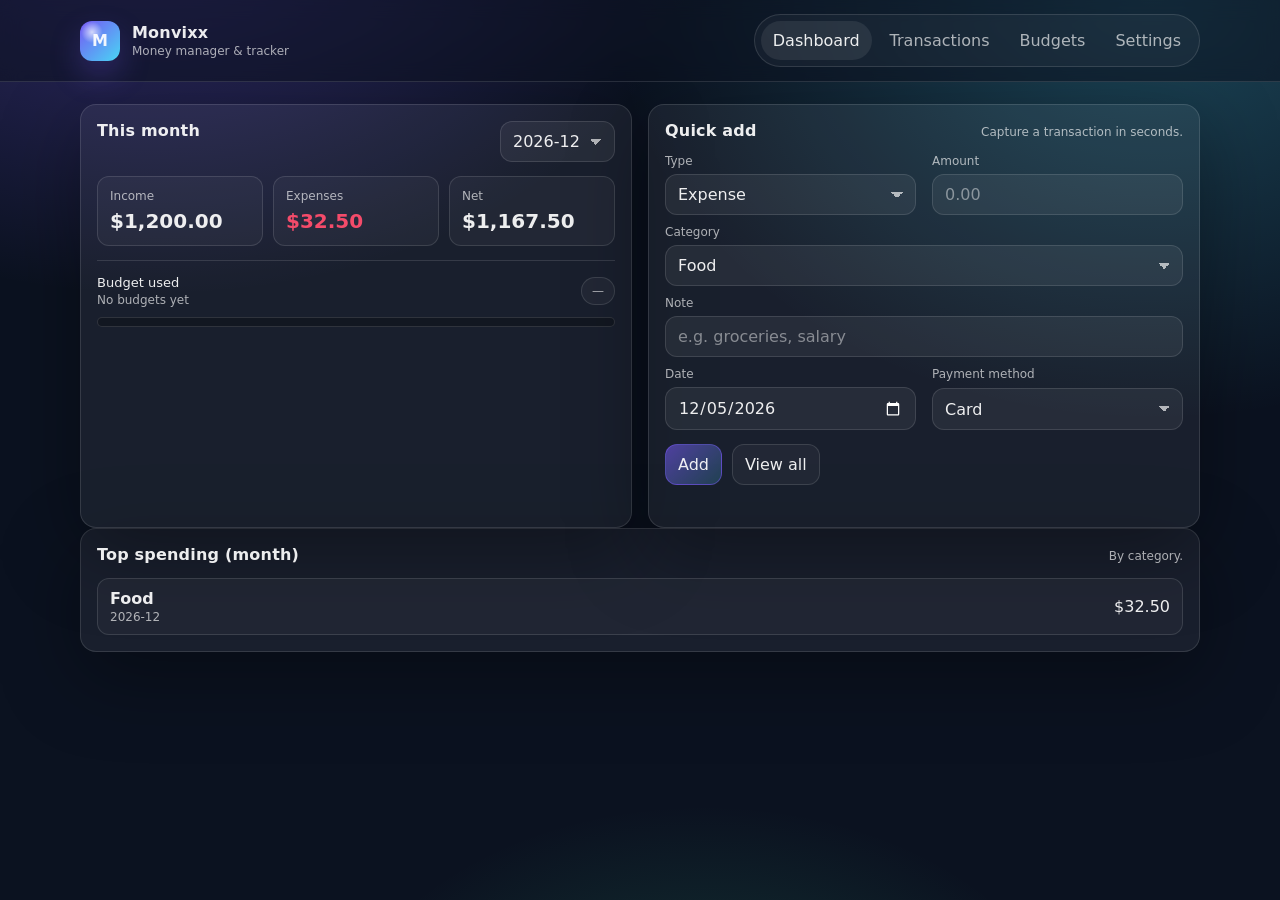
==== index.html @ efddea50 "Monvixx - Fix settings page layout - Version 0.4KS" ====
<!doctype html>
<html lang="en">
  <head>
    <meta charset="utf-8" />
    <meta name="viewport" content="width=device-width, initial-scale=1" />
    <title>Monvixx — Money Manager</title>
    <meta name="description" content="Monvixx: a simple money manager and tracker." />
    <link rel="stylesheet" href="CSS/styles.css" />
  </head>
  <body>
    <a class="skip-link" href="#main">Skip to content</a>

    <header class="topbar">
      <div class="container topbar__inner">
        <div class="brand">
          <div class="brand__logo" aria-hidden="true">M</div>
          <div class="brand__text">
            <div class="brand__name">Monvixx</div>
            <div class="brand__tag">Money manager & tracker</div>
          </div>
        </div>

        <nav class="tabs" aria-label="Primary">
          <button class="tab" data-route="dashboard" aria-current="page">Dashboard</button>
          <button class="tab" data-route="transactions">Transactions</button>
          <button class="tab" data-route="budgets">Budgets</button>
          <button class="tab" data-route="settings">Settings</button>
        </nav>
      </div>
    </header>

    <main id="main" class="container main">
      <section class="route" data-view="dashboard">
        <div class="grid grid--2">
          <section class="card">
            <header class="card__header">
              <h2 class="card__title">This month</h2>
              <div class="card__actions">
                <label class="select">
                  <span class="sr-only">Month</span>
                  <select id="monthSelect"></select>
                </label>
              </div>
            </header>
            <div class="stats">
              <div class="stat">
                <div class="stat__label">Income</div>
                <div class="stat__value" id="statIncome">$0</div>
              </div>
              <div class="stat">
                <div class="stat__label">Expenses</div>
                <div class="stat__value stat__value--danger" id="statExpenses">$0</div>
              </div>
              <div class="stat">
                <div class="stat__label">Net</div>
                <div class="stat__value" id="statNet">$0</div>
              </div>
            </div>
            <div class="divider"></div>
            <div class="progress">
              <div class="progress__row">
                <div>
                  <div class="progress__label">Budget used</div>
                  <div class="progress__meta" id="budgetMeta">No budgets yet</div>
                </div>
                <div class="pill" id="budgetPill">—</div>
              </div>
              <div class="bar" role="progressbar" aria-valuemin="0" aria-valuemax="100" aria-valuenow="0" aria-label="Budget usage">
                <div class="bar__fill" id="budgetBar" style="width: 0%"></div>
              </div>
            </div>
          </section>

          <section class="card">
            <header class="card__header">
              <h2 class="card__title">Quick add</h2>
              <div class="card__subtitle">Capture a transaction in seconds.</div>
            </header>

            <form id="quickAddForm" class="form">
              <div class="grid grid--2">
                <label class="field">
                  <span class="field__label">Type</span>
                  <select name="type" required>
                    <option value="expense" selected>Expense</option>
                    <option value="income">Income</option>
                  </select>
                </label>
                <label class="field">
                  <span class="field__label">Amount</span>
                  <input name="amount" inputmode="decimal" placeholder="0.00" required />
                </label>
              </div>

              <label class="field">
                <span class="field__label">Category</span>
                <select name="category" id="quickAddCategory"></select>
              </label>

              <label class="field">
                <span class="field__label">Note</span>
                <input name="note" maxlength="120" placeholder="e.g. groceries, salary" />
              </label>

              <div class="grid grid--2">
                <label class="field">
                  <span class="field__label">Date</span>
                  <input name="date" type="date" required />
                </label>
                <label class="field">
                  <span class="field__label">Payment method</span>
                  <select name="method">
                    <option value="cash">Cash</option>
                    <option value="card" selected>Card</option>
                    <option value="transfer">Transfer</option>
                    <option value="other">Other</option>
                  </select>
                </label>
              </div>

              <div class="actions">
                <button type="submit" class="btn btn--primary">Add</button>
                <button type="button" class="btn" id="quickAddToTransactions">View all</button>
              </div>
              <p class="hint" id="quickAddHint" role="status" aria-live="polite"></p>
            </form>
          </section>
        </div>

        <section class="card">
          <header class="card__header">
            <h2 class="card__title">Top spending (month)</h2>
            <div class="card__subtitle">By category.</div>
          </header>
          <div id="topSpending" class="list list--striped"></div>
          <p class="empty" id="topSpendingEmpty">No expenses in this month yet.</p>
        </section>
      </section>

      <section class="route" data-view="transactions" hidden>
        <section class="card">
          <header class="card__header">
            <h2 class="card__title">Transactions</h2>
            <div class="card__subtitle">Search, filter, edit, delete.</div>
          </header>

          <div class="filters">
            <label class="field field--inline">
              <span class="field__label">Search</span>
              <input id="txSearch" placeholder="note, category…" />
            </label>
            <label class="field field--inline">
              <span class="field__label">Type</span>
              <select id="txType">
                <option value="all" selected>All</option>
                <option value="expense">Expense</option>
                <option value="income">Income</option>
              </select>
            </label>
            <label class="field field--inline">
              <span class="field__label">Category</span>
              <select id="txCategory"></select>
            </label>
            <label class="field field--inline">
              <span class="field__label">Month</span>
              <select id="txMonth"></select>
            </label>
            <button class="btn btn--ghost" id="txClearFilters" type="button">Clear</button>
            <div class="spacer"></div>
            <button class="btn btn--primary" id="txNew" type="button">New transaction</button>
          </div>

          <div class="tablewrap">
            <table class="table" aria-label="Transactions table">
              <thead>
                <tr>
                  <th>Date</th>
                  <th>Type</th>
                  <th>Category</th>
                  <th>Note</th>
                  <th class="num">Amount</th>
                  <th></th>
                </tr>
              </thead>
              <tbody id="txTableBody"></tbody>
            </table>
          </div>
          <p class="empty" id="txEmpty">No transactions match your filters.</p>
        </section>
      </section>

      <section class="route" data-view="budgets" hidden>
        <section class="card">
          <header class="card__header">
            <h2 class="card__title">Budgets</h2>
            <div class="card__subtitle">Set monthly limits per category (expenses only).</div>
          </header>

          <form id="budgetForm" class="form form--row">
            <label class="field">
              <span class="field__label">Category</span>
              <select id="budgetCategory" required></select>
            </label>
            <label class="field">
              <span class="field__label">Monthly limit</span>
              <input id="budgetAmount" inputmode="decimal" placeholder="0.00" required />
            </label>
            <button class="btn btn--primary" type="submit">Save budget</button>
            <p class="hint" id="budgetHint" role="status" aria-live="polite"></p>
          </form>

          <div class="divider"></div>
          <div id="budgetList" class="list"></div>
          <p class="empty" id="budgetEmpty">No budgets yet. Add one above.</p>
        </section>
      </section>

      <section class="route" data-view="settings" hidden>
        <section class="card">
          <header class="card__header">
            <h2 class="card__title">Settings</h2>
            <div class="card__subtitle">Data, currency, and backup.</div>
          </header>

          <div class="settings-layout">
            <div class="settings-col">
              <section class="panel">
                <h3 class="panel__title">Preferences</h3>
                <label class="field">
                  <span class="field__label">Currency</span>
                  <select id="currency">
                    <option value="USD" selected>USD ($)</option>
                    <option value="EUR">EUR (€)</option>
                    <option value="GBP">GBP (£)</option>
                    <option value="IDR">IDR (Rp)</option>
                    <option value="JPY">JPY (¥)</option>
                  </select>
                </label>
                <label class="field">
                  <span class="field__label">Start of week</span>
                  <select id="weekStart">
                    <option value="1" selected>Monday</option>
                    <option value="0">Sunday</option>
                  </select>
                </label>
                <div class="actions">
                  <button class="btn" id="savePrefs" type="button">Save</button>
                  <p class="hint" id="prefsHint" role="status" aria-live="polite"></p>
                </div>
              </section>

              <section class="panel">
                <h3 class="panel__title">Backup</h3>
                <div class="actions">
                  <button class="btn btn--primary" id="exportJson" type="button">Export JSON</button>
                  <label class="btn btn--ghost filebtn">
                    Import JSON
                    <input id="importJson" type="file" accept="application/json" />
                  </label>
                </div>
                <p class="hint">Export is a full backup. Import will merge by ID.</p>
              </section>
            </div>

            <div class="settings-col">
              <section class="panel">
                <h3 class="panel__title">Categories</h3>
                <form id="categoryForm" class="form form--row">
                  <label class="field">
                    <span class="field__label">New category</span>
                    <input id="categoryName" maxlength="24" placeholder="e.g. Coffee" required />
                  </label>
                  <button class="btn btn--primary" type="submit">Add</button>
                  <p class="hint" id="categoryHint" role="status" aria-live="polite"></p>
                </form>
                <div class="divider"></div>
                <div id="categoryList" class="list"></div>
                <p class="empty" id="categoryEmpty">No categories. Add one above.</p>
                <p class="hint">Deleting a category moves its transactions/budgets to “Other”.</p>
              </section>
            </div>
          </div>

          <div class="divider"></div>
          <section class="danger">
            <h3 class="danger__title">Danger zone</h3>
            <p class="danger__text">This permanently deletes all your local Monvixx data on this browser.</p>
            <button class="btn btn--danger" id="wipeAll" type="button">Wipe all data</button>
            <p class="hint" id="wipeHint" role="status" aria-live="polite"></p>
          </section>
        </section>
      </section>
    </main>

    <dialog id="txDialog" class="dialog">
      <form method="dialog" class="dialog__card" id="txDialogForm">
        <header class="dialog__header">
          <h2 class="dialog__title" id="txDialogTitle">New transaction</h2>
          <button class="iconbtn" value="cancel" aria-label="Close dialog" type="submit">✕</button>
        </header>

        <div class="dialog__body">
          <input type="hidden" name="id" />
          <div class="grid grid--2">
            <label class="field">
              <span class="field__label">Type</span>
              <select name="type" required>
                <option value="expense" selected>Expense</option>
                <option value="income">Income</option>
              </select>
            </label>
            <label class="field">
              <span class="field__label">Amount</span>
              <input name="amount" inputmode="decimal" placeholder="0.00" required />
            </label>
          </div>

          <label class="field">
            <span class="field__label">Category</span>
            <select name="category" id="txDialogCategory" required></select>
          </label>

          <label class="field">
            <span class="field__label">Note</span>
            <input name="note" maxlength="120" placeholder="Optional" />
          </label>

          <div class="grid grid--2">
            <label class="field">
              <span class="field__label">Date</span>
              <input name="date" type="date" required />
            </label>
            <label class="field">
              <span class="field__label">Payment method</span>
              <select name="method">
                <option value="cash">Cash</option>
                <option value="card" selected>Card</option>
                <option value="transfer">Transfer</option>
                <option value="other">Other</option>
              </select>
            </label>
          </div>
        </div>

        <footer class="dialog__footer">
          <button class="btn" value="cancel" type="submit">Cancel</button>
          <button class="btn btn--primary" id="txDialogSave" value="default" type="submit">Save</button>
          <p class="hint" id="txDialogHint" role="status" aria-live="polite"></p>
        </footer>
      </form>
    </dialog>

    <script src="./app.js"></script>
  </body>
</html>
---- CSS/styles.css ----
/* Monvixx — plain HTML/CSS (no framework) */

:root{
  --bg: #0b1220;
  --panel: rgba(255,255,255,.06);
  --panel2: rgba(255,255,255,.08);
  --text: rgba(255,255,255,.92);
  --muted: rgba(255,255,255,.65);
  --border: rgba(255,255,255,.12);
  --shadow: 0 24px 80px rgba(0,0,0,.35);

  --primary: #7c5cff;
  --primary2: #4de1ff;
  --danger: #ff4d6d;
  --good: #45f0a6;
  --warn: #ffcc66;

  --radius: 16px;
  --radius2: 12px;
  --container: 1120px;
  --font: ui-sans-serif, system-ui, -apple-system, Segoe UI, Roboto, Arial, "Apple Color Emoji", "Segoe UI Emoji";
}

*{ box-sizing:border-box; }
html,body{ height:100%; }
body{
  margin:0;
  font-family: var(--font);
  color: var(--text);
  background:
    radial-gradient(1000px 700px at 12% -10%, rgba(124,92,255,.35), transparent 55%),
    radial-gradient(900px 700px at 90% 0%, rgba(77,225,255,.25), transparent 60%),
    radial-gradient(700px 500px at 55% 120%, rgba(69,240,166,.18), transparent 55%),
    var(--bg);
}

a{ color: inherit; }
button, input, select{ font: inherit; color: inherit; }
select, input{
  background: rgba(255,255,255,.06);
  border: 1px solid var(--border);
  border-radius: 12px;
  padding: 10px 12px;
  outline: none;
}
/* Improve native control theming on Windows (dropdowns, date picker, etc.) */
input, select, button{ color-scheme: dark; }
select{
  -webkit-appearance: none;
  appearance: none;
  padding-right: 34px;
  background-image:
    linear-gradient(45deg, transparent 50%, rgba(255,255,255,.65) 50%),
    linear-gradient(135deg, rgba(255,255,255,.65) 50%, transparent 50%),
    linear-gradient(to right, transparent, transparent);
  background-position:
    calc(100% - 18px) 50%,
    calc(100% - 12px) 50%,
    100% 0;
  background-size: 6px 6px, 6px 6px, 2.6em 2.6em;
  background-repeat: no-repeat;
}
select::-ms-expand{ display:none; }
select option{
  background: #0f172a;
  color: rgba(255,255,255,.92);
}
input::placeholder{ color: rgba(255,255,255,.45); }
select:focus, input:focus{ border-color: rgba(124,92,255,.55); box-shadow: 0 0 0 4px rgba(124,92,255,.12); }
select:focus-visible, input:focus-visible, button:focus-visible{
  outline: 2px solid rgba(124,92,255,.55);
  outline-offset: 2px;
}

.sr-only{
  position:absolute;
  width:1px; height:1px;
  padding:0; margin:-1px;
  overflow:hidden; clip:rect(0,0,0,0);
  white-space:nowrap; border:0;
}
.skip-link{
  position:absolute;
  left:12px; top:12px;
  padding:10px 12px;
  border-radius: 12px;
  background: rgba(0,0,0,.6);
  border: 1px solid var(--border);
  transform: translateY(-140%);
  transition: transform .15s ease;
  z-index: 10;
}
.skip-link:focus{ transform: translateY(0); }

.container{
  max-width: var(--container);
  margin: 0 auto;
  padding: 0 18px;
}

.topbar{
  position: sticky;
  top: 0;
  z-index: 5;
  backdrop-filter: blur(10px);
  background: rgba(11,18,32,.55);
  border-bottom: 1px solid var(--border);
}
.topbar__inner{
  display:flex;
  align-items:center;
  justify-content: space-between;
  gap: 16px;
  padding: 14px 0;
}
.brand{ display:flex; align-items:center; gap: 12px; }
.brand__logo{
  width: 40px; height: 40px;
  border-radius: 12px;
  background:
    radial-gradient(18px 18px at 30% 28%, rgba(255,255,255,.7), transparent 60%),
    linear-gradient(135deg, rgba(124,92,255,.95), rgba(77,225,255,.95));
  box-shadow: 0 14px 30px rgba(124,92,255,.25);
  display:flex;
  align-items:center;
  justify-content:center;
  font-weight: 800;
}
.brand__name{ font-weight: 750; letter-spacing: .2px; }
.brand__tag{ color: var(--muted); font-size: 12px; margin-top: 2px; }

.tabs{
  display:flex;
  gap: 6px;
  padding: 6px;
  border: 1px solid var(--border);
  border-radius: 999px;
  background: rgba(255,255,255,.04);
}
.tab{
  border: none;
  background: transparent;
  padding: 10px 12px;
  border-radius: 999px;
  cursor: pointer;
  color: var(--muted);
}
.tab[aria-current="page"]{
  background: rgba(255,255,255,.08);
  color: var(--text);
}
.tab:hover{ color: var(--text); }

.main{ padding: 22px 0 56px; }

.grid{ display:grid; gap: 16px; }
.grid--2{ grid-template-columns: repeat(2, minmax(0,1fr)); }
@media (max-width: 880px){ .grid--2{ grid-template-columns: 1fr; } }

.settings-layout{
  display:grid;
  grid-template-columns: 420px minmax(0, 1fr);
  gap: 16px;
  align-items: start;
}
.settings-col{
  display:grid;
  gap: 16px;
}
@media (max-width: 980px){
  .settings-layout{ grid-template-columns: 1fr; }
}

.card{
  background: var(--panel);
  border: 1px solid var(--border);
  border-radius: var(--radius);
  box-shadow: var(--shadow);
  padding: 16px;
}
.card__header{
  display:flex;
  align-items:flex-start;
  justify-content: space-between;
  gap: 12px;
  margin-bottom: 14px;
}
.card__title{ margin: 0; font-size: 16px; letter-spacing: .2px; }
.card__subtitle{ color: var(--muted); font-size: 12px; margin-top: 4px; }
.card__actions{ display:flex; gap: 8px; align-items:center; }
.select{ display:inline-flex; align-items:center; }
.select select{ min-width: 108px; }

.panel{
  background: rgba(255,255,255,.04);
  border: 1px solid var(--border);
  border-radius: var(--radius2);
  padding: 14px;
}
.panel__title{ margin: 0 0 10px; font-size: 14px; }

.divider{ height: 1px; background: var(--border); margin: 14px 0; }

.stats{
  display:grid;
  grid-template-columns: repeat(3, minmax(0,1fr));
  gap: 10px;
}
.stat{
  background: rgba(255,255,255,.04);
  border: 1px solid var(--border);
  border-radius: var(--radius2);
  padding: 12px;
}
.stat__label{ color: var(--muted); font-size: 12px; }
.stat__value{ font-size: 20px; font-weight: 750; margin-top: 6px; }
.stat__value--danger{ color: rgba(255,77,109,.95); }

.progress__row{
  display:flex;
  align-items:center;
  justify-content: space-between;
  gap: 12px;
  margin-bottom: 10px;
}
.progress__label{ font-size: 13px; }
.progress__meta{ color: var(--muted); font-size: 12px; margin-top: 3px; }
.pill{
  padding: 6px 10px;
  border-radius: 999px;
  border: 1px solid var(--border);
  background: rgba(255,255,255,.04);
  font-size: 12px;
  color: var(--muted);
  white-space: nowrap;
}
.bar{
  height: 10px;
  border-radius: 999px;
  border: 1px solid var(--border);
  background: rgba(0,0,0,.25);
  overflow:hidden;
}
.bar__fill{
  height: 100%;
  background: linear-gradient(90deg, rgba(124,92,255,.95), rgba(77,225,255,.95));
  width: 0%;
}

.form{ display:grid; gap: 10px; }
.form--row{
  display:flex;
  align-items: end;
  flex-wrap: wrap;
  gap: 10px;
}
.field{ display:grid; gap: 6px; }
.field--inline{ display:flex; align-items:center; gap: 8px; }
.field__label{ color: var(--muted); font-size: 12px; }
.actions{ display:flex; gap: 10px; align-items:center; margin-top: 4px; }
.spacer{ flex: 1 1 auto; }
.hint{ margin: 0; color: var(--muted); font-size: 12px; min-height: 16px; }

.btn{
  border: 1px solid var(--border);
  background: rgba(255,255,255,.04);
  padding: 10px 12px;
  border-radius: 12px;
  cursor: pointer;
}
.btn:hover{ background: rgba(255,255,255,.07); }
.btn--primary{
  border-color: rgba(124,92,255,.45);
  background: linear-gradient(135deg, rgba(124,92,255,.55), rgba(77,225,255,.18));
}
.btn--ghost{ background: transparent; }
.btn--danger{
  border-color: rgba(255,77,109,.5);
  background: linear-gradient(135deg, rgba(255,77,109,.38), rgba(255,77,109,.10));
}
.filebtn{ position: relative; overflow:hidden; }
.filebtn input{ position:absolute; inset:0; opacity:0; cursor:pointer; }

.list{ display:grid; gap: 8px; }
.list--striped .row:nth-child(odd){ background: rgba(255,255,255,.035); }
.row{
  display:flex;
  align-items:center;
  justify-content: space-between;
  gap: 12px;
  border: 1px solid var(--border);
  border-radius: 12px;
  padding: 10px 12px;
}
.row__left{ display:grid; gap: 2px; }
.row__title{ font-weight: 650; }
.row__meta{ color: var(--muted); font-size: 12px; }
.row__right{ display:flex; gap: 10px; align-items:center; }
.num{ text-align:right; font-variant-numeric: tabular-nums; }
.row__input{
  width: min(360px, 44vw);
  padding: 9px 10px;
}

/* Category manager row polish */
.catrow{ align-items: stretch; }
.catrow .row__left{
  min-width: 140px;
  padding-top: 2px;
}
.catrow .row__meta{
  font-family: ui-monospace, SFMono-Regular, Menlo, Consolas, "Liberation Mono", monospace;
  font-size: 11px;
  opacity: .9;
}
.catrow .row__right{
  flex: 1;
  justify-content: flex-end;
  flex-wrap: wrap;
  gap: 8px;
}
.catrow .row__input{ flex: 1 1 220px; }
@media (max-width: 540px){
  .catrow{ flex-direction: column; }
  .catrow .row__left{ min-width: 0; }
  .catrow .row__right{ width: 100%; justify-content: flex-start; }
}

.filters{
  display:flex;
  gap: 10px;
  flex-wrap: wrap;
  align-items: end;
  margin-bottom: 12px;
}

.tablewrap{
  overflow:auto;
  border: 1px solid var(--border);
  border-radius: 14px;
  background: rgba(0,0,0,.18);
}
.tablewrap{ scrollbar-color: rgba(255,255,255,.22) transparent; }
.table{
  width: 100%;
  border-collapse: collapse;
  min-width: 760px;
}
.table th, .table td{
  padding: 10px 12px;
  border-bottom: 1px solid rgba(255,255,255,.06);
}
.table th{
  text-align:left;
  color: var(--muted);
  font-size: 12px;
  font-weight: 650;
}
.table tr:hover td{ background: rgba(255,255,255,.03); }
.table td:last-child{ width: 1%; white-space: nowrap; }

.iconbtn{
  width: 36px; height: 36px;
  display:inline-grid;
  place-items:center;
  border-radius: 12px;
  border: 1px solid var(--border);
  background: rgba(255,255,255,.04);
  cursor:pointer;
}
.iconbtn:hover{ background: rgba(255,255,255,.07); }

.empty{
  margin: 12px 0 0;
  color: var(--muted);
  font-size: 12px;
  display:none;
}
.empty.is-visible{ display:block; }

.danger{
  border: 1px solid rgba(255,77,109,.35);
  background: rgba(255,77,109,.08);
  border-radius: var(--radius2);
  padding: 14px;
}
.danger__title{ margin: 0 0 8px; font-size: 14px; }
.danger__text{ margin: 0 0 10px; color: var(--muted); font-size: 12px; }

.dialog{ border:none; padding: 0; background: transparent; }
.dialog::backdrop{ background: rgba(0,0,0,.6); backdrop-filter: blur(3px); }
.dialog__card{
  width: min(560px, calc(100vw - 28px));
  margin: 10vh auto;
  background: rgba(16, 24, 40, .92);
  border: 1px solid var(--border);
  border-radius: var(--radius);
  box-shadow: var(--shadow);
  padding: 14px;
}
.dialog__header{
  display:flex;
  align-items:center;
  justify-content: space-between;
  gap: 12px;
  margin-bottom: 12px;
}
.dialog__title{ margin:0; font-size: 16px; }
.dialog__body{ display:grid; gap: 10px; }
.dialog__footer{
  display:flex;
  align-items:center;
  justify-content:flex-end;
  gap: 10px;
  margin-top: 12px;
  flex-wrap: wrap;
}
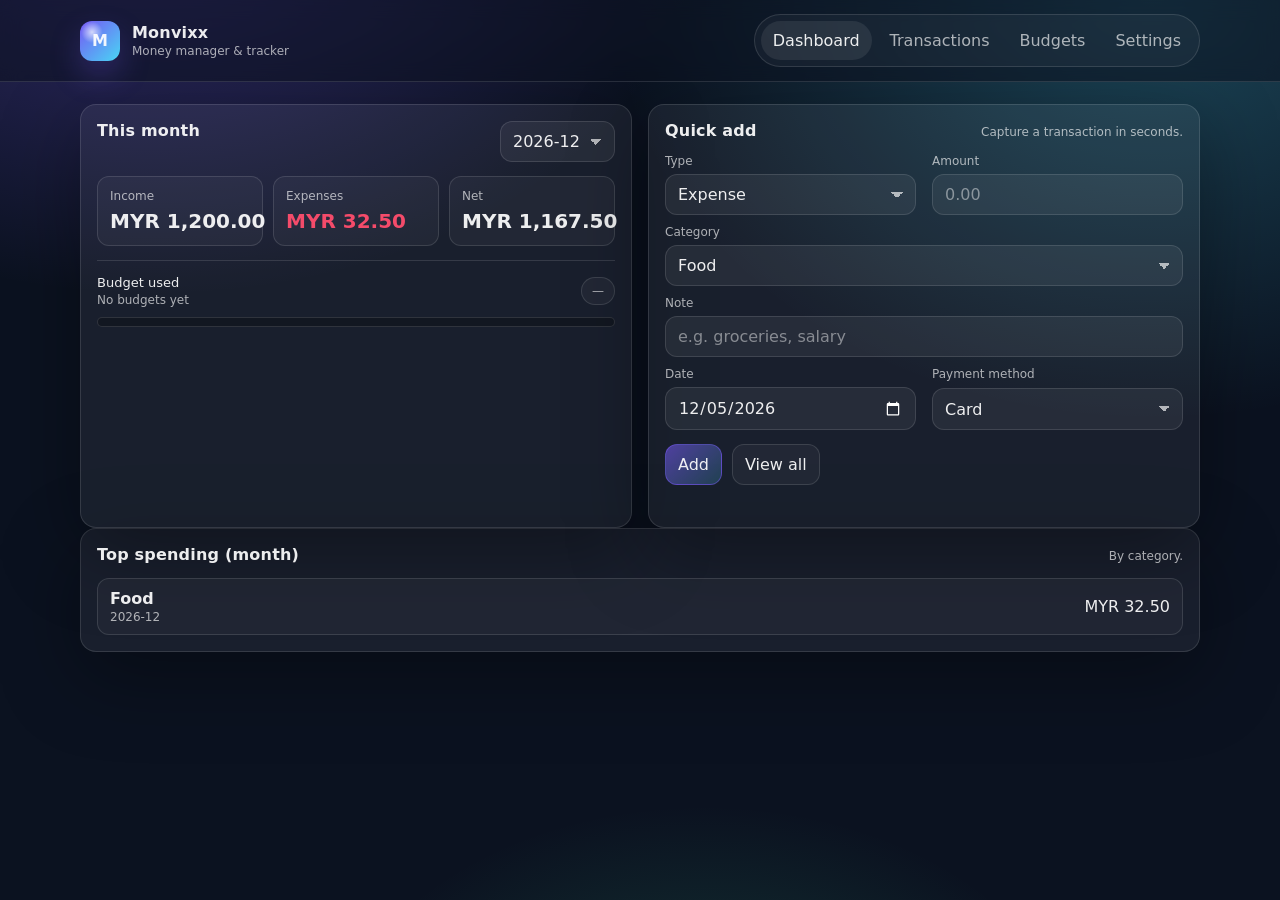
==== commit c52b612a: "Monvixx - Remove danger zone - Version 0.7KS" ====
--- a/index.html
+++ b/index.html
@@ -1,9 +1,11 @@
 <!doctype html>
+
+<!-- Home page -->
 <html lang="en">
   <head>
     <meta charset="utf-8" />
     <meta name="viewport" content="width=device-width, initial-scale=1" />
-    <title>Monvixx — Money Manager</title>
+    <title>Dashboard — Monvixx</title>
     <meta name="description" content="Monvixx: a simple money manager and tracker." />
     <link rel="stylesheet" href="CSS/styles.css" />
   </head>
@@ -21,16 +23,16 @@
         </div>
 
         <nav class="tabs" aria-label="Primary">
-          <button class="tab" data-route="dashboard" aria-current="page">Dashboard</button>
-          <button class="tab" data-route="transactions">Transactions</button>
-          <button class="tab" data-route="budgets">Budgets</button>
-          <button class="tab" data-route="settings">Settings</button>
+          <a class="tab" href="./index.html" aria-current="page">Dashboard</a>
+          <a class="tab" href="./transactions.html">Transactions</a>
+          <a class="tab" href="./budgets.html">Budgets</a>
+          <a class="tab" href="./settings.html">Settings</a>
         </nav>
       </div>
     </header>
 
     <main id="main" class="container main">
-      <section class="route" data-view="dashboard">
+      <section>
         <div class="grid grid--2">
           <section class="card">
             <header class="card__header">
@@ -136,220 +138,7 @@
           <p class="empty" id="topSpendingEmpty">No expenses in this month yet.</p>
         </section>
       </section>
-
-      <section class="route" data-view="transactions" hidden>
-        <section class="card">
-          <header class="card__header">
-            <h2 class="card__title">Transactions</h2>
-            <div class="card__subtitle">Search, filter, edit, delete.</div>
-          </header>
-
-          <div class="filters">
-            <label class="field field--inline">
-              <span class="field__label">Search</span>
-              <input id="txSearch" placeholder="note, category…" />
-            </label>
-            <label class="field field--inline">
-              <span class="field__label">Type</span>
-              <select id="txType">
-                <option value="all" selected>All</option>
-                <option value="expense">Expense</option>
-                <option value="income">Income</option>
-              </select>
-            </label>
-            <label class="field field--inline">
-              <span class="field__label">Category</span>
-              <select id="txCategory"></select>
-            </label>
-            <label class="field field--inline">
-              <span class="field__label">Month</span>
-              <select id="txMonth"></select>
-            </label>
-            <button class="btn btn--ghost" id="txClearFilters" type="button">Clear</button>
-            <div class="spacer"></div>
-            <button class="btn btn--primary" id="txNew" type="button">New transaction</button>
-          </div>
-
-          <div class="tablewrap">
-            <table class="table" aria-label="Transactions table">
-              <thead>
-                <tr>
-                  <th>Date</th>
-                  <th>Type</th>
-                  <th>Category</th>
-                  <th>Note</th>
-                  <th class="num">Amount</th>
-                  <th></th>
-                </tr>
-              </thead>
-              <tbody id="txTableBody"></tbody>
-            </table>
-          </div>
-          <p class="empty" id="txEmpty">No transactions match your filters.</p>
-        </section>
-      </section>
-
-      <section class="route" data-view="budgets" hidden>
-        <section class="card">
-          <header class="card__header">
-            <h2 class="card__title">Budgets</h2>
-            <div class="card__subtitle">Set monthly limits per category (expenses only).</div>
-          </header>
-
-          <form id="budgetForm" class="form form--row">
-            <label class="field">
-              <span class="field__label">Category</span>
-              <select id="budgetCategory" required></select>
-            </label>
-            <label class="field">
-              <span class="field__label">Monthly limit</span>
-              <input id="budgetAmount" inputmode="decimal" placeholder="0.00" required />
-            </label>
-            <button class="btn btn--primary" type="submit">Save budget</button>
-            <p class="hint" id="budgetHint" role="status" aria-live="polite"></p>
-          </form>
-
-          <div class="divider"></div>
-          <div id="budgetList" class="list"></div>
-          <p class="empty" id="budgetEmpty">No budgets yet. Add one above.</p>
-        </section>
-      </section>
-
-      <section class="route" data-view="settings" hidden>
-        <section class="card">
-          <header class="card__header">
-            <h2 class="card__title">Settings</h2>
-            <div class="card__subtitle">Data, currency, and backup.</div>
-          </header>
-
-          <div class="settings-layout">
-            <div class="settings-col">
-              <section class="panel">
-                <h3 class="panel__title">Preferences</h3>
-                <label class="field">
-                  <span class="field__label">Currency</span>
-                  <select id="currency">
-                    <option value="USD" selected>USD ($)</option>
-                    <option value="EUR">EUR (€)</option>
-                    <option value="GBP">GBP (£)</option>
-                    <option value="IDR">IDR (Rp)</option>
-                    <option value="JPY">JPY (¥)</option>
-                  </select>
-                </label>
-                <label class="field">
-                  <span class="field__label">Start of week</span>
-                  <select id="weekStart">
-                    <option value="1" selected>Monday</option>
-                    <option value="0">Sunday</option>
-                  </select>
-                </label>
-                <div class="actions">
-                  <button class="btn" id="savePrefs" type="button">Save</button>
-                  <p class="hint" id="prefsHint" role="status" aria-live="polite"></p>
-                </div>
-              </section>
-
-              <section class="panel">
-                <h3 class="panel__title">Backup</h3>
-                <div class="actions">
-                  <button class="btn btn--primary" id="exportJson" type="button">Export JSON</button>
-                  <label class="btn btn--ghost filebtn">
-                    Import JSON
-                    <input id="importJson" type="file" accept="application/json" />
-                  </label>
-                </div>
-                <p class="hint">Export is a full backup. Import will merge by ID.</p>
-              </section>
-            </div>
-
-            <div class="settings-col">
-              <section class="panel">
-                <h3 class="panel__title">Categories</h3>
-                <form id="categoryForm" class="form form--row">
-                  <label class="field">
-                    <span class="field__label">New category</span>
-                    <input id="categoryName" maxlength="24" placeholder="e.g. Coffee" required />
-                  </label>
-                  <button class="btn btn--primary" type="submit">Add</button>
-                  <p class="hint" id="categoryHint" role="status" aria-live="polite"></p>
-                </form>
-                <div class="divider"></div>
-                <div id="categoryList" class="list"></div>
-                <p class="empty" id="categoryEmpty">No categories. Add one above.</p>
-                <p class="hint">Deleting a category moves its transactions/budgets to “Other”.</p>
-              </section>
-            </div>
-          </div>
-
-          <div class="divider"></div>
-          <section class="danger">
-            <h3 class="danger__title">Danger zone</h3>
-            <p class="danger__text">This permanently deletes all your local Monvixx data on this browser.</p>
-            <button class="btn btn--danger" id="wipeAll" type="button">Wipe all data</button>
-            <p class="hint" id="wipeHint" role="status" aria-live="polite"></p>
-          </section>
-        </section>
-      </section>
     </main>
-
-    <dialog id="txDialog" class="dialog">
-      <form method="dialog" class="dialog__card" id="txDialogForm">
-        <header class="dialog__header">
-          <h2 class="dialog__title" id="txDialogTitle">New transaction</h2>
-          <button class="iconbtn" value="cancel" aria-label="Close dialog" type="submit">✕</button>
-        </header>
-
-        <div class="dialog__body">
-          <input type="hidden" name="id" />
-          <div class="grid grid--2">
-            <label class="field">
-              <span class="field__label">Type</span>
-              <select name="type" required>
-                <option value="expense" selected>Expense</option>
-                <option value="income">Income</option>
-              </select>
-            </label>
-            <label class="field">
-              <span class="field__label">Amount</span>
-              <input name="amount" inputmode="decimal" placeholder="0.00" required />
-            </label>
-          </div>
-
-          <label class="field">
-            <span class="field__label">Category</span>
-            <select name="category" id="txDialogCategory" required></select>
-          </label>
-
-          <label class="field">
-            <span class="field__label">Note</span>
-            <input name="note" maxlength="120" placeholder="Optional" />
-          </label>
-
-          <div class="grid grid--2">
-            <label class="field">
-              <span class="field__label">Date</span>
-              <input name="date" type="date" required />
-            </label>
-            <label class="field">
-              <span class="field__label">Payment method</span>
-              <select name="method">
-                <option value="cash">Cash</option>
-                <option value="card" selected>Card</option>
-                <option value="transfer">Transfer</option>
-                <option value="other">Other</option>
-              </select>
-            </label>
-          </div>
-        </div>
-
-        <footer class="dialog__footer">
-          <button class="btn" value="cancel" type="submit">Cancel</button>
-          <button class="btn btn--primary" id="txDialogSave" value="default" type="submit">Save</button>
-          <p class="hint" id="txDialogHint" role="status" aria-live="polite"></p>
-        </footer>
-      </form>
-    </dialog>
-
-    <script src="./app.js"></script>
+    <script type="module" src="./js/pages/dashboard.js"></script>
   </body>
 </html>
--- a/CSS/styles.css
+++ b/CSS/styles.css
@@ -138,6 +138,9 @@
   background: rgba(255,255,255,.04);
 }
 .tab{
+  text-decoration: none;
+  display:inline-flex;
+  align-items:center;
   border: none;
   background: transparent;
   padding: 10px 12px;
@@ -145,7 +148,7 @@
   cursor: pointer;
   color: var(--muted);
 }
-.tab[aria-current="page"]{
+.tab[aria-current="page"], .tab.is-active{
   background: rgba(255,255,255,.08);
   color: var(--text);
 }
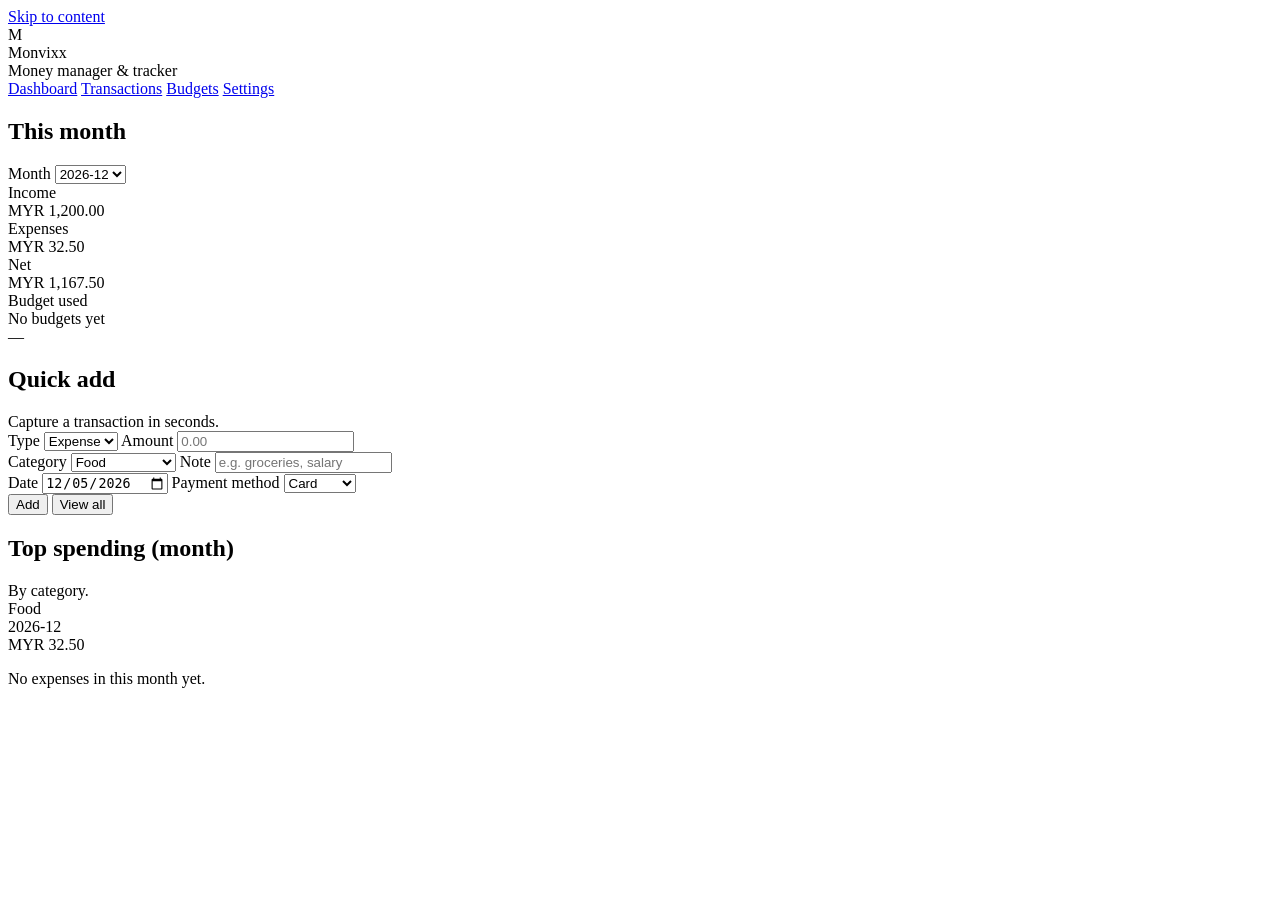
==== commit 73bdae2a: "Monvixx - Add backup and export features - Version 0.8KS" ====
--- a/index.html
+++ b/index.html
@@ -7,7 +7,7 @@
     <meta name="viewport" content="width=device-width, initial-scale=1" />
     <title>Dashboard — Monvixx</title>
     <meta name="description" content="Monvixx: a simple money manager and tracker." />
-    <link rel="stylesheet" href="CSS/styles.css" />
+    <link rel="stylesheet" href="css/styles.css" />
   </head>
   <body>
     <a class="skip-link" href="#main">Skip to content</a>
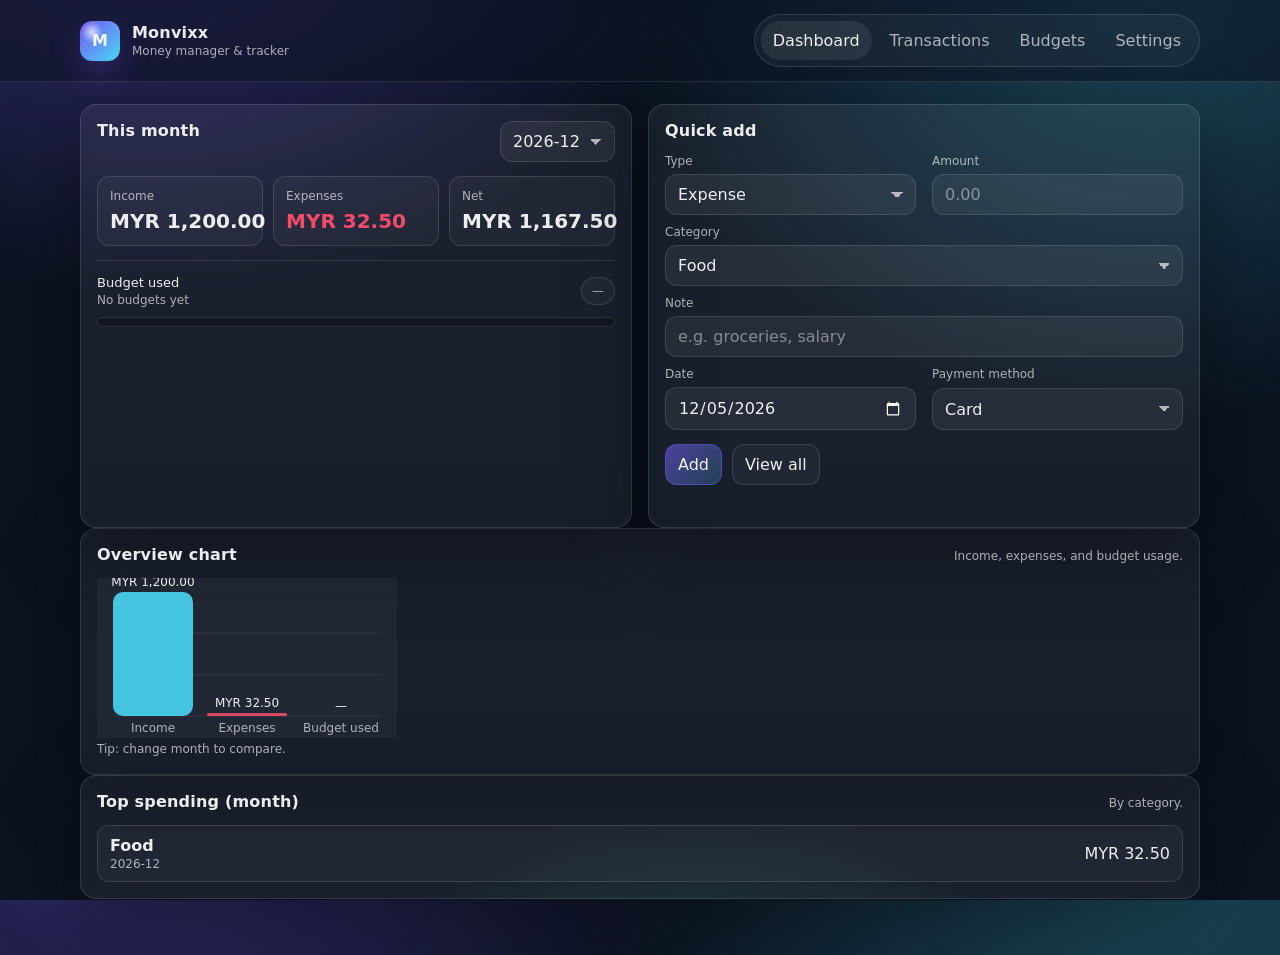
==== commit ae246d3c: "Monvixx - Add chart feature - Version 0.10KS" ====
--- a/index.html
+++ b/index.html
@@ -76,7 +76,6 @@
           <section class="card">
             <header class="card__header">
               <h2 class="card__title">Quick add</h2>
-              <div class="card__subtitle">Capture a transaction in seconds.</div>
             </header>
 
             <form id="quickAddForm" class="form">
@@ -131,6 +130,15 @@
 
         <section class="card">
           <header class="card__header">
+            <h2 class="card__title">Overview chart</h2>
+            <div class="card__subtitle">Income, expenses, and budget usage.</div>
+          </header>
+          <canvas id="summaryChart" height="160" aria-label="Bar chart for income, expenses, and budget used"></canvas>
+          <p class="hint">Tip: change month to compare.</p>
+        </section>
+
+        <section class="card">
+          <header class="card__header">
             <h2 class="card__title">Top spending (month)</h2>
             <div class="card__subtitle">By category.</div>
           </header>
--- a/css/styles.css
+++ b/css/styles.css
@@ -0,0 +1,435 @@
+/* Monvixx — plain HTML/CSS (no framework) */
+
+:root{
+  --bg: #0b1220;
+  --panel: rgba(255,255,255,.06);
+  --panel2: rgba(255,255,255,.08);
+  --text: rgba(255,255,255,.92);
+  --muted: rgba(255,255,255,.65);
+  --border: rgba(255,255,255,.12);
+  --shadow: 0 24px 80px rgba(0,0,0,.35);
+
+  --primary: #7c5cff;
+  --primary2: #4de1ff;
+  --danger: #ff4d6d;
+  --good: #45f0a6;
+  --warn: #ffcc66;
+
+  --radius: 16px;
+  --radius2: 12px;
+  --container: 1120px;
+  --font: ui-sans-serif, system-ui, -apple-system, Segoe UI, Roboto, Arial, "Apple Color Emoji", "Segoe UI Emoji";
+}
+
+*{ box-sizing:border-box; }
+html,body{ height:100%; }
+body{
+  margin:0;
+  font-family: var(--font);
+  color: var(--text);
+  background:
+    radial-gradient(1000px 700px at 12% -10%, rgba(124,92,255,.35), transparent 55%),
+    radial-gradient(900px 700px at 90% 0%, rgba(77,225,255,.25), transparent 60%),
+    radial-gradient(700px 500px at 55% 120%, rgba(69,240,166,.18), transparent 55%),
+    var(--bg);
+}
+
+a{ color: inherit; }
+button, input, select{ font: inherit; color: inherit; }
+select, input{
+  background: rgba(255,255,255,.06);
+  border: 1px solid var(--border);
+  border-radius: 12px;
+  padding: 10px 12px;
+  outline: none;
+}
+/* Improve native control theming on Windows (dropdowns, date picker, etc.) */
+input, select, button{ color-scheme: dark; }
+select{
+  -webkit-appearance: none;
+  appearance: none;
+  padding-right: 34px;
+  background-image:
+    linear-gradient(45deg, transparent 50%, rgba(255,255,255,.65) 50%),
+    linear-gradient(135deg, rgba(255,255,255,.65) 50%, transparent 50%),
+    linear-gradient(to right, transparent, transparent);
+  background-position:
+    calc(100% - 18px) 50%,
+    calc(100% - 12px) 50%,
+    100% 0;
+  background-size: 6px 6px, 6px 6px, 2.6em 2.6em;
+  background-repeat: no-repeat;
+}
+select::-ms-expand{ display:none; }
+select option{
+  background: #0f172a;
+  color: rgba(255,255,255,.92);
+}
+input::placeholder{ color: rgba(255,255,255,.45); }
+select:focus, input:focus{ border-color: rgba(124,92,255,.55); box-shadow: 0 0 0 4px rgba(124,92,255,.12); }
+select:focus-visible, input:focus-visible, button:focus-visible{
+  outline: 2px solid rgba(124,92,255,.55);
+  outline-offset: 2px;
+}
+
+.sr-only{
+  position:absolute;
+  width:1px; height:1px;
+  padding:0; margin:-1px;
+  overflow:hidden; clip:rect(0,0,0,0);
+  white-space:nowrap; border:0;
+}
+.skip-link{
+  position:absolute;
+  left:12px; top:12px;
+  padding:10px 12px;
+  border-radius: 12px;
+  background: rgba(0,0,0,.6);
+  border: 1px solid var(--border);
+  transform: translateY(-140%);
+  transition: transform .15s ease;
+  z-index: 10;
+}
+.skip-link:focus{ transform: translateY(0); }
+
+.container{
+  max-width: var(--container);
+  margin: 0 auto;
+  padding: 0 18px;
+}
+
+.topbar{
+  position: sticky;
+  top: 0;
+  z-index: 5;
+  backdrop-filter: blur(10px);
+  background: rgba(11,18,32,.55);
+  border-bottom: 1px solid var(--border);
+}
+.topbar__inner{
+  display:flex;
+  align-items:center;
+  justify-content: space-between;
+  gap: 16px;
+  padding: 14px 0;
+}
+.brand{ display:flex; align-items:center; gap: 12px; }
+.brand__logo{
+  width: 40px; height: 40px;
+  border-radius: 12px;
+  background:
+    radial-gradient(18px 18px at 30% 28%, rgba(255,255,255,.7), transparent 60%),
+    linear-gradient(135deg, rgba(124,92,255,.95), rgba(77,225,255,.95));
+  box-shadow: 0 14px 30px rgba(124,92,255,.25);
+  display:flex;
+  align-items:center;
+  justify-content:center;
+  font-weight: 800;
+}
+.brand__name{ font-weight: 750; letter-spacing: .2px; }
+.brand__tag{ color: var(--muted); font-size: 12px; margin-top: 2px; }
+
+.tabs{
+  display:flex;
+  gap: 6px;
+  padding: 6px;
+  border: 1px solid var(--border);
+  border-radius: 999px;
+  background: rgba(255,255,255,.04);
+}
+.tab{
+  text-decoration: none;
+  display:inline-flex;
+  align-items:center;
+  border: none;
+  background: transparent;
+  padding: 10px 12px;
+  border-radius: 999px;
+  cursor: pointer;
+  color: var(--muted);
+}
+.tab[aria-current="page"], .tab.is-active{
+  background: rgba(255,255,255,.08);
+  color: var(--text);
+}
+.tab:hover{ color: var(--text); }
+
+.main{ padding: 22px 0 56px; }
+
+.grid{ display:grid; gap: 16px; }
+.grid--2{ grid-template-columns: repeat(2, minmax(0,1fr)); }
+@media (max-width: 880px){ .grid--2{ grid-template-columns: 1fr; } }
+
+.settings-layout{
+  display:grid;
+  grid-template-columns: 420px minmax(0, 1fr);
+  gap: 16px;
+  align-items: start;
+}
+.settings-col{
+  display:grid;
+  gap: 16px;
+}
+@media (max-width: 980px){
+  .settings-layout{ grid-template-columns: 1fr; }
+}
+
+.card{
+  background: var(--panel);
+  border: 1px solid var(--border);
+  border-radius: var(--radius);
+  box-shadow: var(--shadow);
+  padding: 16px;
+}
+.card__header{
+  display:flex;
+  align-items:flex-start;
+  justify-content: space-between;
+  gap: 12px;
+  margin-bottom: 14px;
+}
+.card__title{ margin: 0; font-size: 16px; letter-spacing: .2px; }
+.card__subtitle{ color: var(--muted); font-size: 12px; margin-top: 4px; }
+.card__actions{ display:flex; gap: 8px; align-items:center; }
+.select{ display:inline-flex; align-items:center; }
+.select select{ min-width: 108px; }
+
+.panel{
+  background: rgba(255,255,255,.04);
+  border: 1px solid var(--border);
+  border-radius: var(--radius2);
+  padding: 14px;
+}
+.panel__title{ margin: 0 0 10px; font-size: 14px; }
+
+/* About panel on Settings: app name and tagline */
+.panel--about .about__name{
+  margin: 0 0 4px;
+  font-size: 18px;
+  font-weight: 700;
+  color: var(--text);
+}
+.panel--about .about__tagline{
+  margin: 0;
+  font-size: 13px;
+  color: var(--muted);
+}
+
+.divider{ height: 1px; background: var(--border); margin: 14px 0; }
+
+.stats{
+  display:grid;
+  grid-template-columns: repeat(3, minmax(0,1fr));
+  gap: 10px;
+}
+.stat{
+  background: rgba(255,255,255,.04);
+  border: 1px solid var(--border);
+  border-radius: var(--radius2);
+  padding: 12px;
+}
+.stat__label{ color: var(--muted); font-size: 12px; }
+.stat__value{ font-size: 20px; font-weight: 750; margin-top: 6px; }
+.stat__value--danger{ color: rgba(255,77,109,.95); }
+
+.progress__row{
+  display:flex;
+  align-items:center;
+  justify-content: space-between;
+  gap: 12px;
+  margin-bottom: 10px;
+}
+.progress__label{ font-size: 13px; }
+.progress__meta{ color: var(--muted); font-size: 12px; margin-top: 3px; }
+.pill{
+  padding: 6px 10px;
+  border-radius: 999px;
+  border: 1px solid var(--border);
+  background: rgba(255,255,255,.04);
+  font-size: 12px;
+  color: var(--muted);
+  white-space: nowrap;
+}
+.bar{
+  height: 10px;
+  border-radius: 999px;
+  border: 1px solid var(--border);
+  background: rgba(0,0,0,.25);
+  overflow:hidden;
+}
+.bar__fill{
+  height: 100%;
+  background: linear-gradient(90deg, rgba(124,92,255,.95), rgba(77,225,255,.95));
+  width: 0%;
+}
+
+.form{ display:grid; gap: 10px; }
+.form--row{
+  display:flex;
+  align-items: end;
+  flex-wrap: wrap;
+  gap: 10px;
+}
+.field{ display:grid; gap: 6px; }
+.field--inline{ display:flex; align-items:center; gap: 8px; }
+.field__label{ color: var(--muted); font-size: 12px; }
+.actions{ display:flex; gap: 10px; align-items:center; margin-top: 4px; }
+.actions--spaced{ margin-top: 14px; }
+.actions--wrap{ flex-wrap: wrap; }
+.spacer{ flex: 1 1 auto; }
+.hint{ margin: 0; color: var(--muted); font-size: 12px; min-height: 16px; }
+
+.btn{
+  border: 1px solid var(--border);
+  background: rgba(255,255,255,.04);
+  padding: 10px 12px;
+  border-radius: 12px;
+  cursor: pointer;
+}
+.btn:hover{ background: rgba(255,255,255,.07); }
+.btn--primary{
+  border-color: rgba(124,92,255,.45);
+  background: linear-gradient(135deg, rgba(124,92,255,.55), rgba(77,225,255,.18));
+}
+.btn--ghost{ background: transparent; }
+.btn--danger{
+  border-color: rgba(255,77,109,.5);
+  background: linear-gradient(135deg, rgba(255,77,109,.38), rgba(255,77,109,.10));
+}
+.filebtn{ position: relative; overflow:hidden; }
+.filebtn input{ position:absolute; inset:0; opacity:0; cursor:pointer; }
+
+.list{ display:grid; gap: 8px; }
+.list--striped .row:nth-child(odd){ background: rgba(255,255,255,.035); }
+.row{
+  display:flex;
+  align-items:center;
+  justify-content: space-between;
+  gap: 12px;
+  border: 1px solid var(--border);
+  border-radius: 12px;
+  padding: 10px 12px;
+}
+.row__left{ display:grid; gap: 2px; }
+.row__title{ font-weight: 650; }
+.row__meta{ color: var(--muted); font-size: 12px; }
+.row__right{ display:flex; gap: 10px; align-items:center; }
+.num{ text-align:right; font-variant-numeric: tabular-nums; }
+.row__input{
+  width: min(360px, 44vw);
+  padding: 9px 10px;
+}
+
+/* Category manager row polish */
+.catrow{ align-items: stretch; }
+.catrow .row__left{
+  min-width: 140px;
+  padding-top: 2px;
+}
+.catrow .row__meta{
+  font-family: ui-monospace, SFMono-Regular, Menlo, Consolas, "Liberation Mono", monospace;
+  font-size: 11px;
+  opacity: .9;
+}
+.catrow .row__right{
+  flex: 1;
+  justify-content: flex-end;
+  flex-wrap: wrap;
+  gap: 8px;
+}
+.catrow .row__input{ flex: 1 1 220px; }
+@media (max-width: 540px){
+  .catrow{ flex-direction: column; }
+  .catrow .row__left{ min-width: 0; }
+  .catrow .row__right{ width: 100%; justify-content: flex-start; }
+}
+
+.filters{
+  display:flex;
+  gap: 10px;
+  flex-wrap: wrap;
+  align-items: end;
+  margin-bottom: 12px;
+}
+
+.tablewrap{
+  overflow:auto;
+  border: 1px solid var(--border);
+  border-radius: 14px;
+  background: rgba(0,0,0,.18);
+}
+.tablewrap{ scrollbar-color: rgba(255,255,255,.22) transparent; }
+.table{
+  width: 100%;
+  border-collapse: collapse;
+  min-width: 760px;
+}
+.table th, .table td{
+  padding: 10px 12px;
+  border-bottom: 1px solid rgba(255,255,255,.06);
+}
+.table th{
+  text-align:left;
+  color: var(--muted);
+  font-size: 12px;
+  font-weight: 650;
+}
+.table tr:hover td{ background: rgba(255,255,255,.03); }
+.table td:last-child{ width: 1%; white-space: nowrap; }
+
+.iconbtn{
+  width: 36px; height: 36px;
+  display:inline-grid;
+  place-items:center;
+  border-radius: 12px;
+  border: 1px solid var(--border);
+  background: rgba(255,255,255,.04);
+  cursor:pointer;
+}
+.iconbtn:hover{ background: rgba(255,255,255,.07); }
+
+.empty{
+  margin: 12px 0 0;
+  color: var(--muted);
+  font-size: 12px;
+  display:none;
+}
+.empty.is-visible{ display:block; }
+
+.danger{
+  border: 1px solid rgba(255,77,109,.35);
+  background: rgba(255,77,109,.08);
+  border-radius: var(--radius2);
+  padding: 14px;
+}
+.danger__title{ margin: 0 0 8px; font-size: 14px; }
+.danger__text{ margin: 0 0 10px; color: var(--muted); font-size: 12px; }
+
+.dialog{ border:none; padding: 0; background: transparent; }
+.dialog::backdrop{ background: rgba(0,0,0,.6); backdrop-filter: blur(3px); }
+.dialog__card{
+  width: min(560px, calc(100vw - 28px));
+  margin: 10vh auto;
+  background: rgba(16, 24, 40, .92);
+  border: 1px solid var(--border);
+  border-radius: var(--radius);
+  box-shadow: var(--shadow);
+  padding: 14px;
+}
+.dialog__header{
+  display:flex;
+  align-items:center;
+  justify-content: space-between;
+  gap: 12px;
+  margin-bottom: 12px;
+}
+.dialog__title{ margin:0; font-size: 16px; }
+.dialog__body{ display:grid; gap: 10px; }
+.dialog__footer{
+  display:flex;
+  align-items:center;
+  justify-content:flex-end;
+  gap: 10px;
+  margin-top: 12px;
+  flex-wrap: wrap;
+}
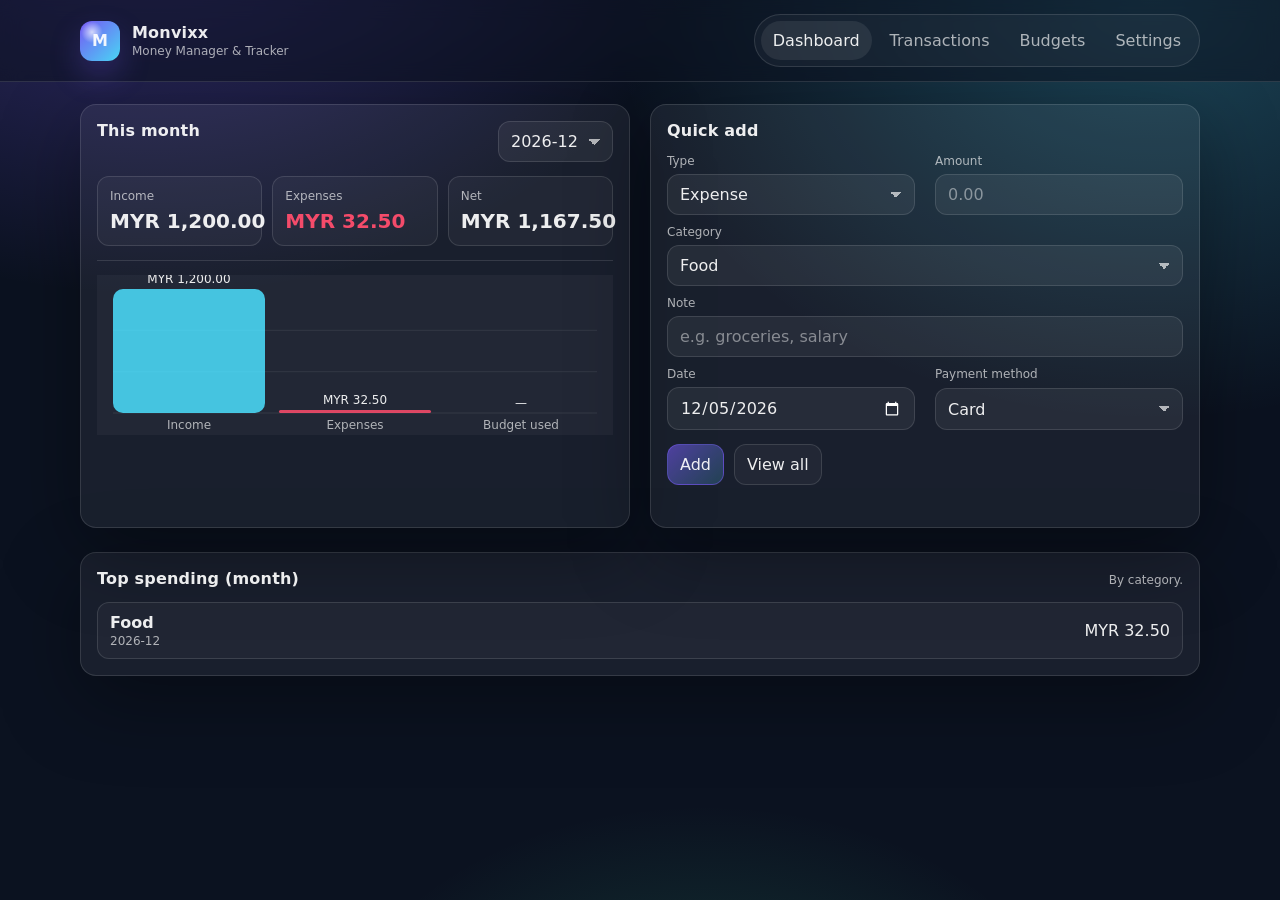
==== commit 9a0ae27e: "Monvixx - Update chart feature - Version 0.11KS" ====
--- a/index.html
+++ b/index.html
@@ -18,7 +18,7 @@
           <div class="brand__logo" aria-hidden="true">M</div>
           <div class="brand__text">
             <div class="brand__name">Monvixx</div>
-            <div class="brand__tag">Money manager & tracker</div>
+            <div class="brand__tag">Money Manager & Tracker</div>
           </div>
         </div>
 
@@ -59,17 +59,8 @@
               </div>
             </div>
             <div class="divider"></div>
-            <div class="progress">
-              <div class="progress__row">
-                <div>
-                  <div class="progress__label">Budget used</div>
-                  <div class="progress__meta" id="budgetMeta">No budgets yet</div>
-                </div>
-                <div class="pill" id="budgetPill">—</div>
-              </div>
-              <div class="bar" role="progressbar" aria-valuemin="0" aria-valuemax="100" aria-valuenow="0" aria-label="Budget usage">
-                <div class="bar__fill" id="budgetBar" style="width: 0%"></div>
-              </div>
+            <div class="card-chart">
+              <canvas id="summaryChart" height="160" aria-label="Bar chart for income, expenses, and budget used"></canvas>
             </div>
           </section>
 
@@ -128,16 +119,7 @@
           </section>
         </div>
 
-        <section class="card">
-          <header class="card__header">
-            <h2 class="card__title">Overview chart</h2>
-            <div class="card__subtitle">Income, expenses, and budget usage.</div>
-          </header>
-          <canvas id="summaryChart" height="160" aria-label="Bar chart for income, expenses, and budget used"></canvas>
-          <p class="hint">Tip: change month to compare.</p>
-        </section>
-
-        <section class="card">
+        <section class="card card--spaced">
           <header class="card__header">
             <h2 class="card__title">Top spending (month)</h2>
             <div class="card__subtitle">By category.</div>
--- a/css/styles.css
+++ b/css/styles.css
@@ -156,9 +156,13 @@
 
 .main{ padding: 22px 0 56px; }
 
-.grid{ display:grid; gap: 16px; }
+.grid{ display:grid; gap: 20px; }
 .grid--2{ grid-template-columns: repeat(2, minmax(0,1fr)); }
 @media (max-width: 880px){ .grid--2{ grid-template-columns: 1fr; } }
+
+.card--spaced{ margin-top: 24px; }
+.card-chart{ margin-top: 4px; }
+.card-chart canvas{ display: block; width: 100%; height: 160px; }
 
 .settings-layout{
   display:grid;
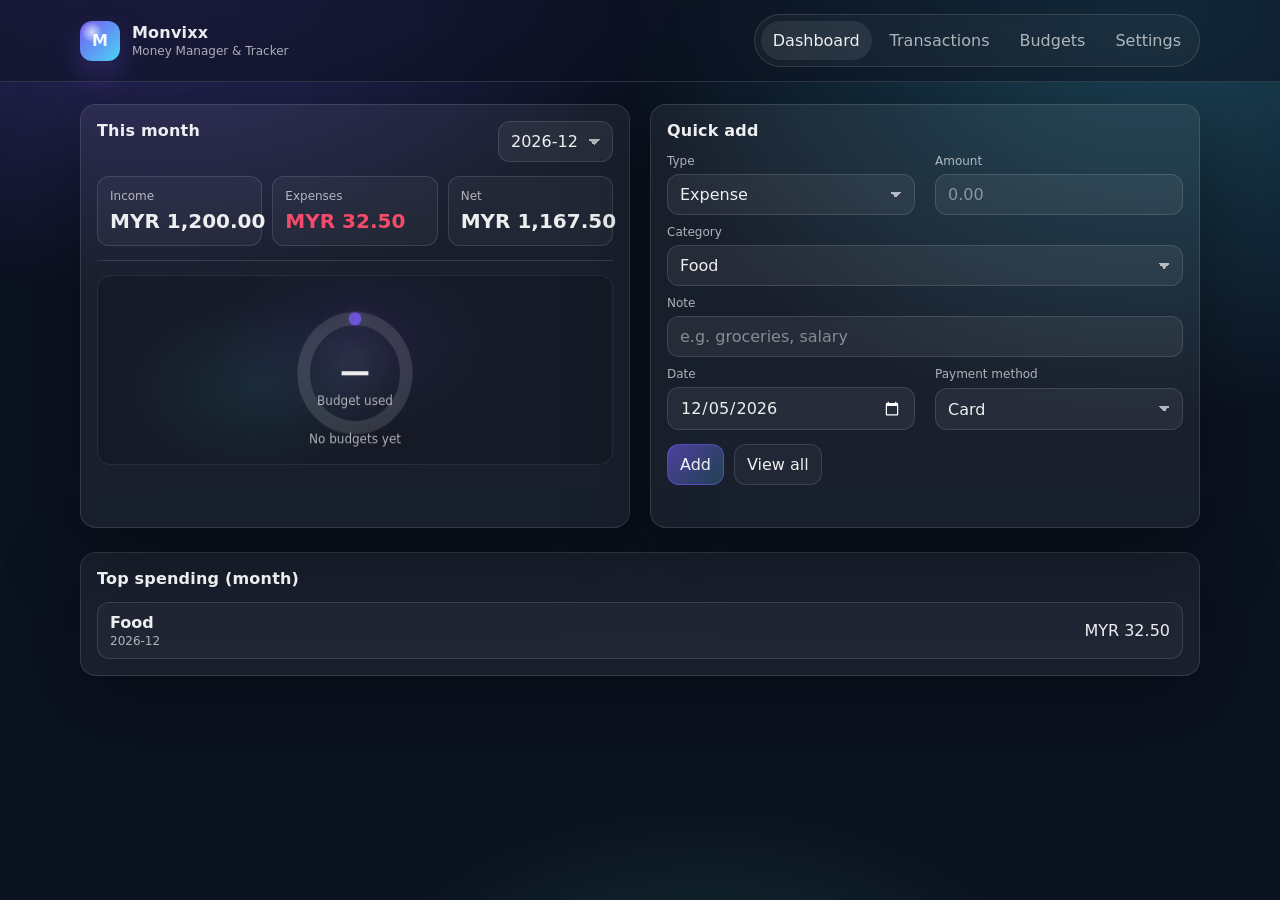
==== commit 168ba128: "Monvixx - Update progress chart  - Version 0.13KS" ====
--- a/index.html
+++ b/index.html
@@ -122,7 +122,6 @@
         <section class="card card--spaced">
           <header class="card__header">
             <h2 class="card__title">Top spending (month)</h2>
-            <div class="card__subtitle">By category.</div>
           </header>
           <div id="topSpending" class="list list--striped"></div>
           <p class="empty" id="topSpendingEmpty">No expenses in this month yet.</p>
--- a/css/styles.css
+++ b/css/styles.css
@@ -161,8 +161,21 @@
 @media (max-width: 880px){ .grid--2{ grid-template-columns: 1fr; } }
 
 .card--spaced{ margin-top: 24px; }
-.card-chart{ margin-top: 4px; }
-.card-chart canvas{ display: block; width: 100%; height: 160px; }
+.card-chart{
+  margin-top: 6px;
+  padding: 10px 10px 8px;
+  border-radius: 14px;
+  border: 1px solid rgba(255,255,255,.08);
+  background:
+    radial-gradient(240px 160px at 50% 35%, rgba(124,92,255,.10), transparent 60%),
+    radial-gradient(220px 150px at 30% 60%, rgba(77,225,255,.08), transparent 60%),
+    rgba(0,0,0,.14);
+}
+.card-chart canvas{
+  display: block;
+  width: 100%;
+  height: 170px;
+}
 
 .settings-layout{
   display:grid;
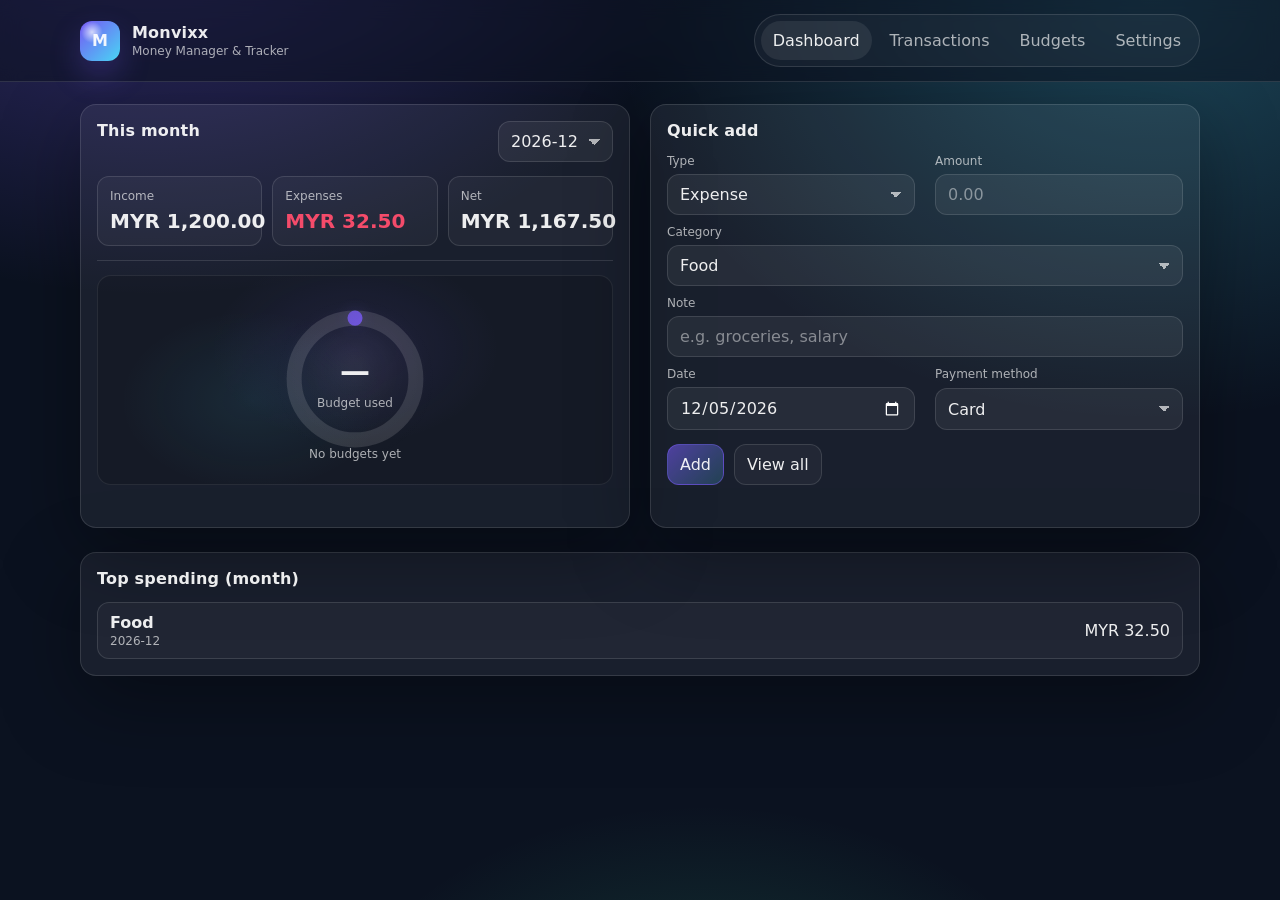
==== commit 11e55ba5: "Monvixx - Update progress chart - Version 0.14KS" ====
--- a/index.html
+++ b/index.html
@@ -60,7 +60,7 @@
             </div>
             <div class="divider"></div>
             <div class="card-chart">
-              <canvas id="summaryChart" height="160" aria-label="Bar chart for income, expenses, and budget used"></canvas>
+              <canvas id="summaryChart" height="190" aria-label="Donut chart for budget used"></canvas>
             </div>
           </section>
 
--- a/css/styles.css
+++ b/css/styles.css
@@ -174,7 +174,7 @@
 .card-chart canvas{
   display: block;
   width: 100%;
-  height: 170px;
+  height: 190px;
 }
 
 .settings-layout{
